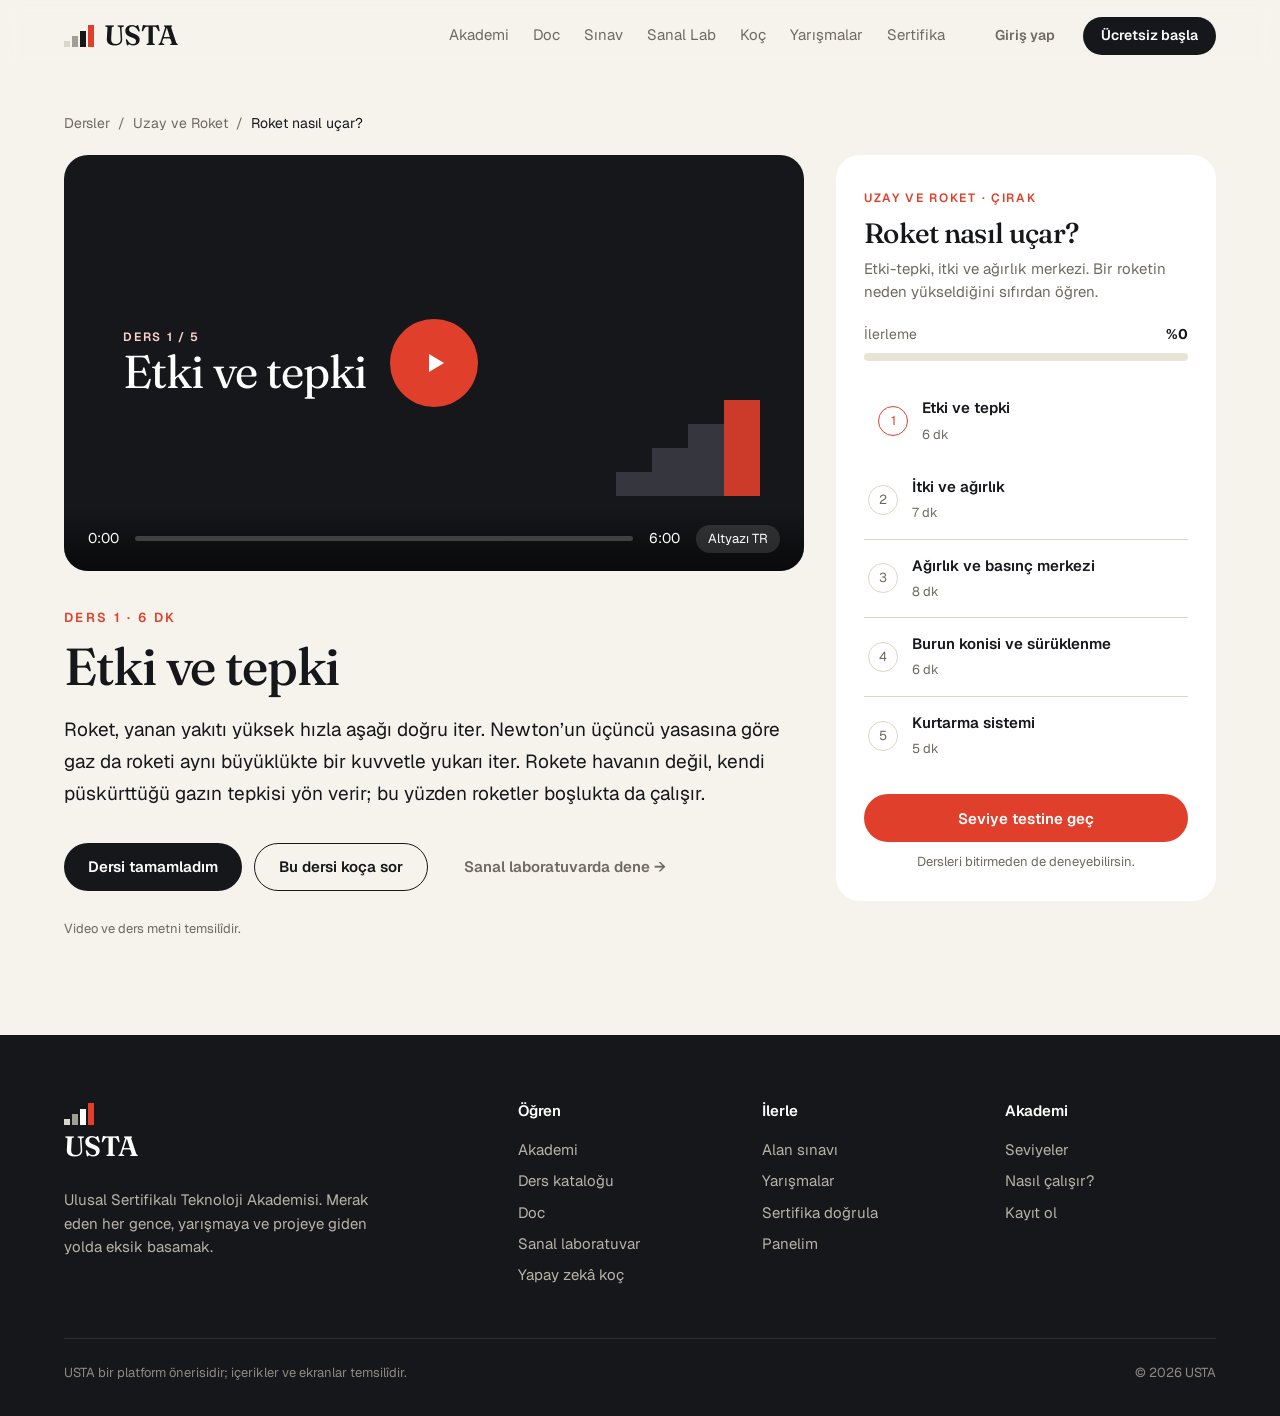
==== ders.html @ 3975f26c "USTA Akademi demo sitesi Co-Authored-By: Claude Opus 5.5 <noreply@anthropic.com>" ====
<!doctype html>
<html lang="tr">
<head>
<meta charset="utf-8">
<meta name="viewport" content="width=device-width, initial-scale=1">
<title>Ders — USTA</title>
<link rel="preconnect" href="https://fonts.googleapis.com"><link rel="preconnect" href="https://fonts.gstatic.com" crossorigin>
<link href="https://fonts.googleapis.com/css2?family=Fraunces:opsz,wght@9..144,300..700&family=Geist:wght@400..700&display=swap" rel="stylesheet">
<link rel="stylesheet" href="assets/css/style.css">
<style>
  .layout{display:grid;grid-template-columns:1fr 380px;gap:32px;align-items:start}
  .player{position:relative;aspect-ratio:16/9;background:var(--ink);border-radius:24px;overflow:hidden;color:var(--white)}
  .player .screen{position:absolute;inset:0;display:flex;flex-direction:column;justify-content:center;padding:8%}
  .player .big{font-family:var(--serif);font-size:clamp(26px,3.6vw,48px);line-height:1.1;letter-spacing:-.02em;max-width:80%}
  .player .play{position:absolute;inset:0;margin:auto;width:88px;height:88px;border-radius:50%;background:var(--red);display:flex;align-items:center;justify-content:center;transition:transform .2s}
  .player .play:hover{transform:scale(1.06)}
  .player .ctrl{position:absolute;left:0;right:0;bottom:0;padding:18px 24px;display:flex;align-items:center;gap:16px;background:linear-gradient(transparent,rgba(0,0,0,.6));font-size:14px}
  .player .track{flex:1;height:5px;border-radius:3px;background:rgba(255,255,255,.2);overflow:hidden}
  .player .track i{display:block;height:100%;width:0;background:var(--red)}
  .player .stairs{position:absolute;right:6%;bottom:18%;display:flex;align-items:flex-end;gap:0;opacity:.9}
  .player .stairs i{width:36px;background:var(--dark-3)}
  .lessons{position:sticky;top:96px}
  .lesson{display:flex;gap:14px;align-items:center;padding:14px 4px;border-top:1px solid var(--line);cursor:pointer;width:100%;text-align:left}
  .lesson:hover b{color:var(--red)}
  .lesson .dot{width:30px;height:30px;border-radius:50%;border:1.5px solid var(--line);display:flex;align-items:center;justify-content:center;font-size:13px;flex-shrink:0;color:var(--muted)}
  .lesson.done .dot{background:var(--ink);border-color:var(--ink);color:var(--white)}
  .lesson.cur{background:var(--white);border-radius:14px;border-color:transparent;padding:14px}
  .lesson.cur .dot{border-color:var(--red);color:var(--red)}
  .lesson.cur + .lesson{border-color:transparent}
  .reading{font-size:19px;line-height:1.7;max-width:720px}
  .crumbs{font-size:14px;color:var(--muted);display:flex;gap:8px;flex-wrap:wrap}
  .crumbs a:hover{color:var(--ink)}
  @media (max-width:960px){.layout{grid-template-columns:1fr}.lessons{position:static}}
</style>
</head>
<body>
<div id="site-header"></div>
<main>
<section style="padding-top:40px">
  <div class="wrap">
    <div class="crumbs" id="crumbs"></div>
    <div class="layout" style="margin-top:20px">
      <div>
        <div class="player" id="player">
          <div class="screen"><span class="tag" id="pTag" style="color:var(--red-3)"></span><p class="big" id="pTitle"></p></div>
          <div class="stairs" aria-hidden="true"><i style="height:24px"></i><i style="height:48px"></i><i style="height:72px"></i><i style="height:96px;background:var(--red)"></i></div>
          <button class="play" id="play" aria-label="Dersi oynat"><svg width="32" height="32" viewBox="0 0 32 32"><path d="M11 7l15 9-15 9Z" fill="#fff"/></svg></button>
          <div class="ctrl"><span id="tNow">0:00</span><div class="track"><i id="track"></i></div><span id="tAll"></span><span class="badge" style="background:rgba(255,255,255,.12);color:#fff">Altyazı TR</span></div>
        </div>
        <div style="margin-top:32px">
          <span class="eyebrow" id="lNum"></span>
          <h1 id="lTitle" style="font-size:clamp(34px,4.4vw,52px);margin-top:10px"></h1>
          <p class="reading" id="lBody" style="margin-top:20px"></p>
          <div style="display:flex;gap:12px;flex-wrap:wrap;margin-top:32px">
            <button class="btn btn-ink" id="complete">Dersi tamamladım</button>
            <a class="btn btn-line" id="askCoach" href="koc.html">Bu dersi koça sor</a>
            <a class="btn btn-ghost" id="labLink" href="lab.html" hidden>Sanal laboratuvarda dene →</a>
          </div>
          <p class="muted" style="font-size:13px;margin-top:28px">Video ve ders metni temsilîdir.</p>
        </div>
      </div>
      <aside class="lessons">
        <div class="card">
          <span class="tag" id="cArea"></span>
          <h3 id="cTitle" style="margin-top:8px"></h3>
          <p class="muted" id="cSum" style="font-size:15px;margin-top:8px"></p>
          <div style="display:flex;justify-content:space-between;font-size:14px;margin-top:20px"><span class="muted">İlerleme</span><b id="cPct"></b></div>
          <div class="bar" style="margin-top:8px"><i id="cBar"></i></div>
          <div id="lessonList" style="margin-top:20px"></div>
          <a class="btn btn-red" id="testBtn" style="width:100%;margin-top:20px">Seviye testine geç</a>
          <p class="muted" id="testNote" style="font-size:13px;text-align:center;margin-top:10px"></p>
        </div>
      </aside>
    </div>
  </div>
</section>
</main>
<div id="site-footer"></div>
<script src="assets/js/data.js"></script>
<script src="assets/js/app.js"></script>
<script>
  var c = USTA.courseById(USTA.param('id')) || USTA.courses[0];
  var a = USTA.areaById(c.area), lv = USTA.levelById(c.level);
  var cur = parseInt(USTA.param('l') || '0', 10);
  if (isNaN(cur) || cur < 0 || cur >= c.lessons.length) {
    var done = USTA.doneLessons(c.id); cur = 0;
    while (done.indexOf(cur) >= 0 && cur < c.lessons.length - 1) cur++;
  }
  document.title = c.title + ' — USTA';
  document.getElementById('crumbs').innerHTML = '<a href="dersler.html">Dersler</a><span>/</span><a href="dersler.html?a=' + a.id + '">' + a.name + '</a><span>/</span><span style="color:var(--ink)">' + USTA.esc(c.title) + '</span>';
  document.getElementById('cArea').textContent = a.name + ' · ' + lv.name;
  document.getElementById('cTitle').textContent = c.title;
  document.getElementById('cSum').textContent = c.summary;
  document.getElementById('testBtn').href = 'test.html?id=' + c.id;
  document.getElementById('askCoach').href = 'koc.html?id=' + c.id;
  if (c.lab) document.getElementById('labLink').hidden = false;

  var timer = null, t = 0;
  function fmt(s) { return Math.floor(s / 60) + ':' + ('0' + Math.floor(s % 60)).slice(-2); }
  function stop() { clearInterval(timer); timer = null; document.getElementById('play').style.display = ''; }

  function render() {
    var L = c.lessons[cur], done = USTA.doneLessons(c.id), p = USTA.courseProgress(c);
    stop(); t = 0;
    document.getElementById('track').style.width = '0';
    document.getElementById('tNow').textContent = '0:00';
    document.getElementById('tAll').textContent = L.d + ':00';
    document.getElementById('pTag').textContent = 'Ders ' + (cur + 1) + ' / ' + c.lessons.length;
    document.getElementById('pTitle').textContent = L.t;
    document.getElementById('lNum').textContent = 'Ders ' + (cur + 1) + ' · ' + L.d + ' dk';
    document.getElementById('lTitle').textContent = L.t;
    document.getElementById('lBody').textContent = L.body;
    var cb = document.getElementById('complete');
    cb.textContent = done.indexOf(cur) >= 0 ? (cur < c.lessons.length - 1 ? 'Sonraki derse geç →' : 'Seviye testine geç →') : 'Dersi tamamladım';
    document.getElementById('cPct').textContent = '%' + p;
    document.getElementById('cBar').style.width = p + '%';
    document.getElementById('testNote').textContent = p === 100 ? 'Tüm dersler tamam. Hazırsın.' : 'Dersleri bitirmeden de deneyebilirsin.';
    document.getElementById('lessonList').innerHTML = c.lessons.map(function (x, i) {
      var d = done.indexOf(i) >= 0;
      return '<button class="lesson' + (d ? ' done' : '') + (i === cur ? ' cur' : '') + '" data-i="' + i + '"><span class="dot">' + (d ? '✓' : i + 1) + '</span><span style="flex:1"><b style="display:block;font-weight:600;font-size:15px">' + USTA.esc(x.t) + '</b><span class="muted" style="font-size:13px">' + x.d + ' dk</span></span></button>';
    }).join('');
    history.replaceState(null, '', 'ders.html?id=' + c.id + '&l=' + cur);
  }
  document.getElementById('lessonList').onclick = function (e) {
    var b = e.target.closest('.lesson'); if (!b) return;
    cur = +b.dataset.i; render(); window.scrollTo({ top: 0, behavior: 'smooth' });
  };
  document.getElementById('play').onclick = function () {
    var L = c.lessons[cur], total = L.d * 60;
    this.style.display = 'none';
    timer = setInterval(function () {
      t += total / 120; // temsilî: tüm ders yaklaşık 12 saniyede oynar
      if (t >= total) { t = total; stop(); USTA.markLesson(c.id, cur); USTA.toast('Ders tamamlandı.'); render(); return; }
      document.getElementById('track').style.width = (100 * t / total) + '%';
      document.getElementById('tNow').textContent = fmt(t);
    }, 100);
  };
  document.getElementById('complete').onclick = function () {
    var done = USTA.doneLessons(c.id);
    if (done.indexOf(cur) < 0) { USTA.markLesson(c.id, cur); USTA.toast('Harika. Bir basamak daha.'); render(); return; }
    if (cur < c.lessons.length - 1) { cur++; render(); window.scrollTo({ top: 0, behavior: 'smooth' }); }
    else location.href = 'test.html?id=' + c.id;
  };
  render();
</script>
</body>
</html>
---- assets/css/style.css ----
/* USTA — Ulusal Sertifikalı Teknoloji Akademisi */
:root{
  --paper:#F6F3EC; --ink:#16171B; --red:#E0402B; --red-2:#FBE4DE; --red-3:#FFD3C9;
  --muted:#6E6A62; --muted-2:#8F8A80; --muted-3:#A39E93; --line:#DCD6C9; --beige:#E9E3D6;
  --dark-2:#2E2F35; --dark-3:#3A3B42; --white:#FFFFFF; --ok:#2F7D5B;
  --serif:'Fraunces', Georgia, serif; --sans:'Geist', Arial, sans-serif;
  --radius:24px; --wrap:1200px;
}
*{box-sizing:border-box;margin:0;padding:0}
html{scroll-behavior:smooth}
body{background:var(--paper);color:var(--ink);font-family:var(--sans);font-size:17px;line-height:1.55;-webkit-font-smoothing:antialiased}
a{color:inherit;text-decoration:none}
img,svg{display:block;max-width:100%}
button,input,select,textarea{font:inherit;color:inherit}
button{cursor:pointer;border:0;background:none}
.wrap{max-width:var(--wrap);margin:0 auto;padding:0 24px}
.serif{font-family:var(--serif);font-weight:500;letter-spacing:-.02em}
.eyebrow{font-size:13px;font-weight:600;letter-spacing:.18em;text-transform:uppercase;color:var(--red)}
.muted{color:var(--muted)}
h1,h2,h3{font-family:var(--serif);font-weight:500;letter-spacing:-.025em;line-height:1.05}
h1{font-size:clamp(44px,7vw,88px)}
h2{font-size:clamp(34px,4.6vw,56px)}
h3{font-size:clamp(22px,2.4vw,28px);line-height:1.15}
section{padding:96px 0}
.sr{position:absolute;width:1px;height:1px;overflow:hidden;clip:rect(0 0 0 0)}
[hidden]{display:none!important}

/* header */
.top{position:sticky;top:0;z-index:50;background:rgba(246,243,236,.92);backdrop-filter:blur(10px);border-bottom:1px solid transparent;transition:border-color .2s}
.top.scrolled{border-color:var(--line)}
.top .wrap{display:flex;align-items:center;gap:32px;height:72px}
.logo{display:flex;align-items:center;gap:10px;font-family:var(--serif);font-size:28px;font-weight:600;letter-spacing:-.02em}
.logo .steps{display:flex;align-items:flex-end;gap:2px;height:22px}
.logo .steps i{display:block;width:6px;background:var(--ink)}
.logo .steps i:nth-child(1){height:6px;background:var(--line)}
.logo .steps i:nth-child(2){height:11px;background:var(--muted-3)}
.logo .steps i:nth-child(3){height:16px}
.logo .steps i:nth-child(4){height:22px;background:var(--red)}
.nav{display:flex;gap:24px;margin-left:auto;font-size:15px;color:var(--muted)}
.nav a{padding:6px 0;border-bottom:2px solid transparent}
.nav a:hover{color:var(--ink)}
.nav a.on{color:var(--ink);border-color:var(--red)}
.top .cta{display:flex;gap:10px;align-items:center}
.menu-btn{display:none;width:44px;height:44px;border-radius:12px;align-items:center;justify-content:center}
.menu-btn span,.menu-btn span::before,.menu-btn span::after{display:block;width:20px;height:2px;background:var(--ink);position:relative;content:''}
.menu-btn span::before{position:absolute;top:-6px}.menu-btn span::after{position:absolute;top:6px}

/* buttons */
.btn{display:inline-flex;align-items:center;justify-content:center;gap:10px;height:48px;padding:0 24px;border-radius:999px;font-size:15px;font-weight:600;transition:transform .15s, background .15s}
.btn:hover{transform:translateY(-1px)}
.btn-ink{background:var(--ink);color:var(--white)}
.btn-red{background:var(--red);color:var(--white)}
.btn-red:hover{background:#C93622}
.btn-line{border:1.5px solid var(--ink)}
.btn-ghost{color:var(--muted)}
.btn-sm{height:38px;padding:0 18px;font-size:14px}
.btn-lg{height:58px;padding:0 32px;font-size:17px}
.btn[disabled]{opacity:.4;pointer-events:none}

/* cards, chips */
.card{background:var(--white);border-radius:var(--radius);padding:28px}
.card-dark{background:var(--ink);color:var(--white)}
.chip{display:inline-flex;align-items:center;gap:8px;height:38px;padding:0 16px;border-radius:999px;background:var(--white);font-size:14px;border:1.5px solid transparent;white-space:nowrap}
.chip.on{background:var(--ink);color:var(--white)}
.chip:hover{border-color:var(--line)}
.tag{display:inline-block;font-size:12px;font-weight:600;letter-spacing:.14em;text-transform:uppercase;color:var(--red)}
.badge{display:inline-flex;align-items:center;height:28px;padding:0 12px;border-radius:999px;background:var(--beige);font-size:13px;color:var(--muted)}
.bar{height:8px;border-radius:4px;background:var(--beige);overflow:hidden}
.bar i{display:block;height:100%;background:var(--red);border-radius:4px;transition:width .5s}
.card-dark .bar{background:var(--dark-2)}
.grid{display:grid;gap:20px}
.g2{grid-template-columns:repeat(2,1fr)}.g3{grid-template-columns:repeat(3,1fr)}.g4{grid-template-columns:repeat(4,1fr)}

/* hero */
.hero{padding:72px 0 0;overflow:hidden}
.hero h1{font-size:clamp(88px,17vw,220px);line-height:.85;letter-spacing:-.05em}
.hero .sub{font-size:clamp(18px,2vw,24px);color:var(--muted);margin-top:18px;max-width:640px}
.hero .actions{display:flex;flex-wrap:wrap;gap:12px;margin-top:32px}
.search{display:flex;align-items:center;background:var(--white);border:1.5px solid var(--line);border-radius:999px;padding:6px 6px 6px 24px;max-width:640px;margin-top:32px}
.search input{flex:1;border:0;outline:0;background:none;font-size:17px;min-width:0}
.stair{position:relative;height:420px;margin-top:40px}
.stair .s{position:absolute;bottom:0;width:25%;padding:22px 24px;display:flex;flex-direction:column;justify-content:flex-start;transition:transform .3s}
.stair .s:hover{transform:translateY(-8px)}
.stair .s b{font-family:var(--serif);font-weight:500;font-size:clamp(22px,2.6vw,34px);letter-spacing:-.02em}
.stair .s span{font-size:14px;margin-top:4px;opacity:.75}
.stair .s1{left:0;height:30%;background:var(--beige)}
.stair .s2{left:25%;height:52%;background:var(--line)}
.stair .s3{left:50%;height:76%;background:var(--ink);color:var(--white)}
.stair .s4{left:75%;height:100%;background:var(--red);color:var(--white)}
.stair svg.path{position:absolute;inset:0;width:100%;height:100%;pointer-events:none}
.walker{position:absolute;left:5%;bottom:30%;width:22px;height:46px}
.walker::before{content:'';position:absolute;top:0;left:3px;width:16px;height:16px;border-radius:50%;background:var(--red)}
.walker::after{content:'';position:absolute;bottom:0;left:0;width:22px;height:28px;border-radius:11px 11px 0 0;background:var(--red)}

/* sections */
.head{display:flex;align-items:flex-end;justify-content:space-between;gap:24px;margin-bottom:40px;flex-wrap:wrap}
.head p{max-width:520px;color:var(--muted)}
.dark{background:var(--ink);color:var(--paper)}
.dark .muted,.dark .head p{color:#B9B3A7}
.redbg{background:var(--red);color:var(--white)}
.step-n{width:48px;height:48px;border-radius:50%;background:var(--ink);color:var(--white);display:flex;align-items:center;justify-content:center;font-weight:600}
.tile{background:var(--white);border-radius:20px;padding:22px;display:flex;flex-direction:column;gap:6px;transition:transform .2s, box-shadow .2s;min-height:150px}
.tile:hover{transform:translateY(-3px);box-shadow:0 12px 32px rgba(22,23,27,.07)}
.tile .n{font-family:var(--serif);font-size:40px;line-height:1;color:var(--red)}
.tile .ic{width:40px;height:40px;color:var(--red)}
.course{background:var(--white);border-radius:var(--radius);overflow:hidden;display:flex;flex-direction:column;transition:transform .2s, box-shadow .2s}
.course:hover{transform:translateY(-4px);box-shadow:0 16px 40px rgba(22,23,27,.08)}
.course .thumb{height:150px;position:relative;display:flex;align-items:flex-end;padding:18px;color:var(--white)}
.course .thumb svg{position:absolute;right:18px;top:18px;width:56px;height:56px;opacity:.95}
.course .body{padding:22px 22px 24px;display:flex;flex-direction:column;gap:8px;flex:1}
.course .meta{display:flex;gap:14px;font-size:13px;color:var(--muted-2);margin-top:auto;padding-top:10px}
.lv-cirak{background:var(--muted-3)}.lv-kalfa{background:var(--muted)}.lv-usta{background:var(--ink)}.lv-ustat{background:var(--red)}
.quote{font-family:var(--serif);font-style:italic;font-size:clamp(24px,3vw,36px);line-height:1.25;color:var(--red)}

/* footer */
.foot{background:var(--ink);color:#B9B3A7;padding:64px 0 32px;font-size:15px}
.foot .cols{display:grid;grid-template-columns:2fr 1fr 1fr 1fr;gap:32px}
.foot b{display:block;color:var(--white);margin-bottom:12px;font-weight:600}
.foot a{display:block;padding:4px 0}
.foot a:hover{color:var(--white)}
.foot .logo{color:var(--white)}
.foot .logo .steps i:nth-child(3){background:var(--white)}
.foot .legal{border-top:1px solid var(--dark-2);margin-top:48px;padding-top:24px;display:flex;justify-content:space-between;gap:16px;flex-wrap:wrap;font-size:13px;color:#8F8A80}

/* forms */
.field{display:flex;flex-direction:column;gap:8px;margin-bottom:18px}
.field label{font-size:14px;font-weight:600}
.input{height:52px;border:1.5px solid var(--line);border-radius:14px;padding:0 18px;background:var(--white);outline:0;transition:border-color .15s}
.input:focus{border-color:var(--ink)}
textarea.input{height:auto;padding:14px 18px;resize:none}

/* toast */
.toast{position:fixed;left:50%;bottom:28px;transform:translate(-50%,120px);background:var(--ink);color:var(--white);padding:14px 24px;border-radius:999px;font-size:15px;z-index:100;transition:transform .3s}
.toast.show{transform:translate(-50%,0)}

/* phone */
.phone{width:300px;height:600px;background:var(--ink);border-radius:46px;padding:11px;flex-shrink:0}
.phone .screen{width:100%;height:100%;background:var(--white);border-radius:36px;padding:44px 20px 20px;display:flex;flex-direction:column;overflow:hidden}

@media (max-width:1140px){
  .nav{display:none;position:absolute;top:72px;left:0;right:0;flex-direction:column;gap:0;background:var(--paper);border-bottom:1px solid var(--line);padding:8px 24px 20px}
  .nav.open{display:flex}
  .nav a{padding:14px 0;border:0;border-bottom:1px solid var(--line)}
  .menu-btn{display:flex}
  .top .cta{margin-left:auto}
}
@media (max-width:960px){
  .top .cta .btn-ghost{display:none}
  .g3,.g4{grid-template-columns:repeat(2,1fr)}
  .foot .cols{grid-template-columns:1fr 1fr}
  section{padding:72px 0}
  .stair{height:300px}
  .stair .s span{display:none}
}
@media (max-width:600px){
  .wrap{padding:0 16px}
  .g2,.g3,.g4{grid-template-columns:1fr}
  .top .wrap{gap:12px}
  .top .cta .btn-ink{display:none}
  .stair{height:240px}
  .stair .s{padding:12px}
  .foot .cols{grid-template-columns:1fr}
}

/* video serileri */
.series{background:var(--white);border-radius:var(--radius);overflow:hidden;display:flex;flex-direction:column;transition:transform .2s, box-shadow .2s;text-align:left}
.series:hover{transform:translateY(-4px);box-shadow:0 16px 40px rgba(22,23,27,.08)}
.series .cover{aspect-ratio:16/9;position:relative;color:#fff;overflow:hidden;background:var(--ink)}
.series .cover::before{content:'';position:absolute;inset:0;background-image:linear-gradient(rgba(255,255,255,.06) 1px,transparent 1px),linear-gradient(90deg,rgba(255,255,255,.06) 1px,transparent 1px);background-size:24px 24px}
.series .cover-cirak{background:#5A5B62}.series .cover-kalfa{background:var(--dark-2)}.series .cover-usta{background:var(--ink)}
.series .cover .ci{position:absolute;left:20px;top:20px;width:44px;height:44px;opacity:.9}
.series .cover .ep{position:absolute;left:20px;bottom:18px;font-size:13px;font-weight:600;background:rgba(0,0,0,.35);padding:5px 10px;border-radius:999px}
.series .cover .play{position:absolute;left:50%;top:50%;transform:translate(-50%,-50%);width:58px;height:58px;border-radius:50%;background:var(--red);display:flex;align-items:center;justify-content:center;transition:transform .2s}
.series:hover .play{transform:translate(-50%,-50%) scale(1.08)}
.series .cover .st{position:absolute;right:20px;bottom:18px;display:flex;align-items:flex-end;gap:3px}
.series .cover .st i{display:block;width:12px}
.series .sb{padding:20px 22px 24px;display:flex;flex-direction:column;gap:8px;flex:1}
.series .sb h3{font-size:24px}
.series .sb p{font-size:15px}
.demo-pill{display:inline-flex;align-items:center;gap:8px;height:30px;padding:0 12px;border-radius:999px;background:var(--red-2);color:var(--red);font-size:12px;font-weight:700;letter-spacing:.12em;text-transform:uppercase}
.demo-pill::before{content:'';width:7px;height:7px;border-radius:50%;background:var(--red)}
.tabs-lv{display:inline-flex;background:var(--beige);border-radius:999px;padding:4px;gap:2px;flex-wrap:wrap}
.tabs-lv button{height:42px;padding:0 20px;border-radius:999px;font-weight:600;font-size:15px;color:var(--muted)}
.tabs-lv button.on{background:var(--white);color:var(--ink)}
.tabs-lv button small{font-weight:400;color:var(--muted-2);margin-left:6px}
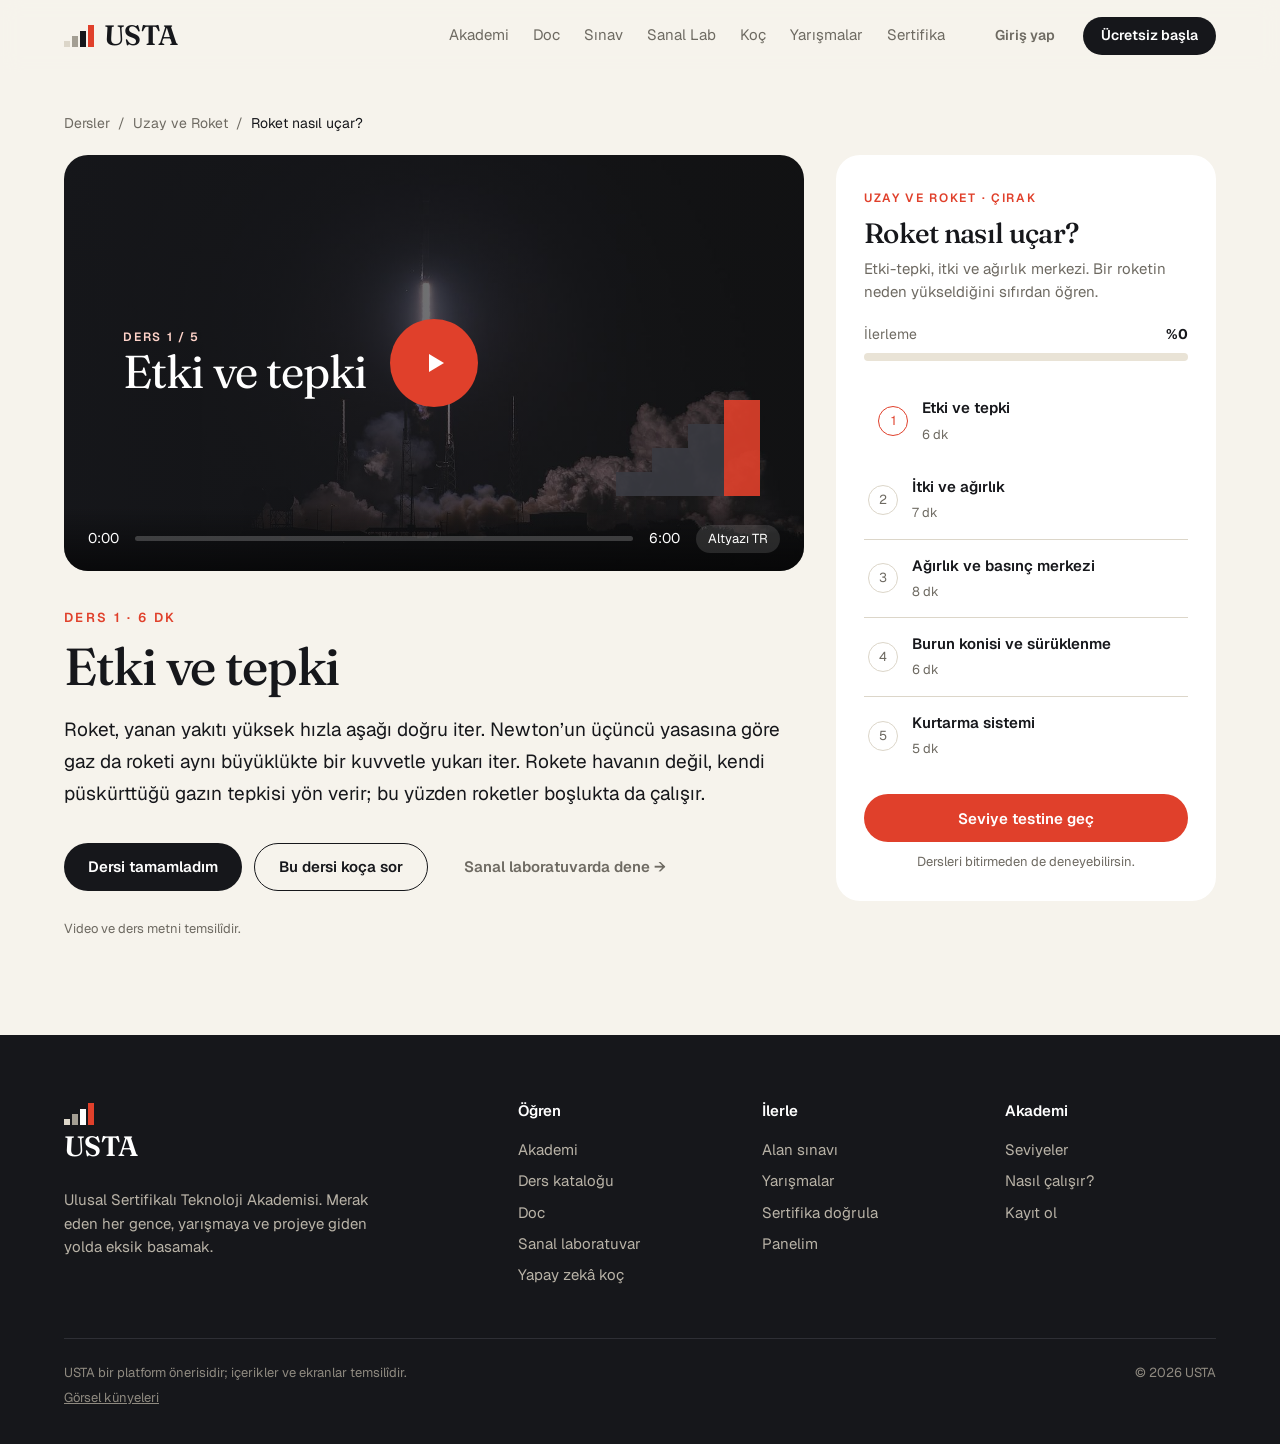
==== commit 73cfd743: "Ana sayfaya TÜBİTAK logosu, derslere görseller Ders kartları, ders oynatıcısı ve akademi seri kapakl" ====
--- a/ders.html
+++ b/ders.html
@@ -9,7 +9,7 @@
 <link rel="stylesheet" href="assets/css/style.css">
 <style>
   .layout{display:grid;grid-template-columns:1fr 380px;gap:32px;align-items:start}
-  .player{position:relative;aspect-ratio:16/9;background:var(--ink);border-radius:24px;overflow:hidden;color:var(--white)}
+  .player{position:relative;aspect-ratio:16/9;background:var(--ink) center/cover no-repeat;border-radius:24px;overflow:hidden;color:var(--white)}
   .player .screen{position:absolute;inset:0;display:flex;flex-direction:column;justify-content:center;padding:8%}
   .player .big{font-family:var(--serif);font-size:clamp(26px,3.6vw,48px);line-height:1.1;letter-spacing:-.02em;max-width:80%}
   .player .play{position:absolute;inset:0;margin:auto;width:88px;height:88px;border-radius:50%;background:var(--red);display:flex;align-items:center;justify-content:center;transition:transform .2s}
@@ -107,6 +107,7 @@
     document.getElementById('tAll').textContent = L.d + ':00';
     document.getElementById('pTag').textContent = 'Ders ' + (cur + 1) + ' / ' + c.lessons.length;
     document.getElementById('pTitle').textContent = L.t;
+    document.getElementById('player').style.backgroundImage = 'linear-gradient(90deg,rgba(22,23,27,.92) 0%,rgba(22,23,27,.55) 60%,rgba(22,23,27,.35) 100%),url(' + USTA.imgFor(c.id, c.area) + ')';
     document.getElementById('lNum').textContent = 'Ders ' + (cur + 1) + ' · ' + L.d + ' dk';
     document.getElementById('lTitle').textContent = L.t;
     document.getElementById('lBody').textContent = L.body;
--- a/assets/css/style.css
+++ b/assets/css/style.css
@@ -105,11 +105,11 @@
 .tile .ic{width:40px;height:40px;color:var(--red)}
 .course{background:var(--white);border-radius:var(--radius);overflow:hidden;display:flex;flex-direction:column;transition:transform .2s, box-shadow .2s}
 .course:hover{transform:translateY(-4px);box-shadow:0 16px 40px rgba(22,23,27,.08)}
-.course .thumb{height:150px;position:relative;display:flex;align-items:flex-end;padding:18px;color:var(--white)}
+.course .thumb{height:170px;position:relative;background-size:cover;background-position:center;display:flex;align-items:flex-end;padding:18px;color:var(--white)}
 .course .thumb svg{position:absolute;right:18px;top:18px;width:56px;height:56px;opacity:.95}
 .course .body{padding:22px 22px 24px;display:flex;flex-direction:column;gap:8px;flex:1}
 .course .meta{display:flex;gap:14px;font-size:13px;color:var(--muted-2);margin-top:auto;padding-top:10px}
-.lv-cirak{background:var(--muted-3)}.lv-kalfa{background:var(--muted)}.lv-usta{background:var(--ink)}.lv-ustat{background:var(--red)}
+.lv-cirak{background-color:var(--muted-3)}.lv-kalfa{background-color:var(--muted)}.lv-usta{background-color:var(--ink)}.lv-ustat{background-color:var(--red)}
 .quote{font-family:var(--serif);font-style:italic;font-size:clamp(24px,3vw,36px);line-height:1.25;color:var(--red)}
 
 /* footer */
@@ -165,9 +165,9 @@
 /* video serileri */
 .series{background:var(--white);border-radius:var(--radius);overflow:hidden;display:flex;flex-direction:column;transition:transform .2s, box-shadow .2s;text-align:left}
 .series:hover{transform:translateY(-4px);box-shadow:0 16px 40px rgba(22,23,27,.08)}
-.series .cover{aspect-ratio:16/9;position:relative;color:#fff;overflow:hidden;background:var(--ink)}
+.series .cover{aspect-ratio:16/9;position:relative;color:#fff;overflow:hidden;background:var(--ink);background-size:cover;background-position:center}
 .series .cover::before{content:'';position:absolute;inset:0;background-image:linear-gradient(rgba(255,255,255,.06) 1px,transparent 1px),linear-gradient(90deg,rgba(255,255,255,.06) 1px,transparent 1px);background-size:24px 24px}
-.series .cover-cirak{background:#5A5B62}.series .cover-kalfa{background:var(--dark-2)}.series .cover-usta{background:var(--ink)}
+.series .cover-cirak{background-color:#5A5B62}.series .cover-kalfa{background-color:var(--dark-2)}.series .cover-usta{background-color:var(--ink)}
 .series .cover .ci{position:absolute;left:20px;top:20px;width:44px;height:44px;opacity:.9}
 .series .cover .ep{position:absolute;left:20px;bottom:18px;font-size:13px;font-weight:600;background:rgba(0,0,0,.35);padding:5px 10px;border-radius:999px}
 .series .cover .play{position:absolute;left:50%;top:50%;transform:translate(-50%,-50%);width:58px;height:58px;border-radius:50%;background:var(--red);display:flex;align-items:center;justify-content:center;transition:transform .2s}
